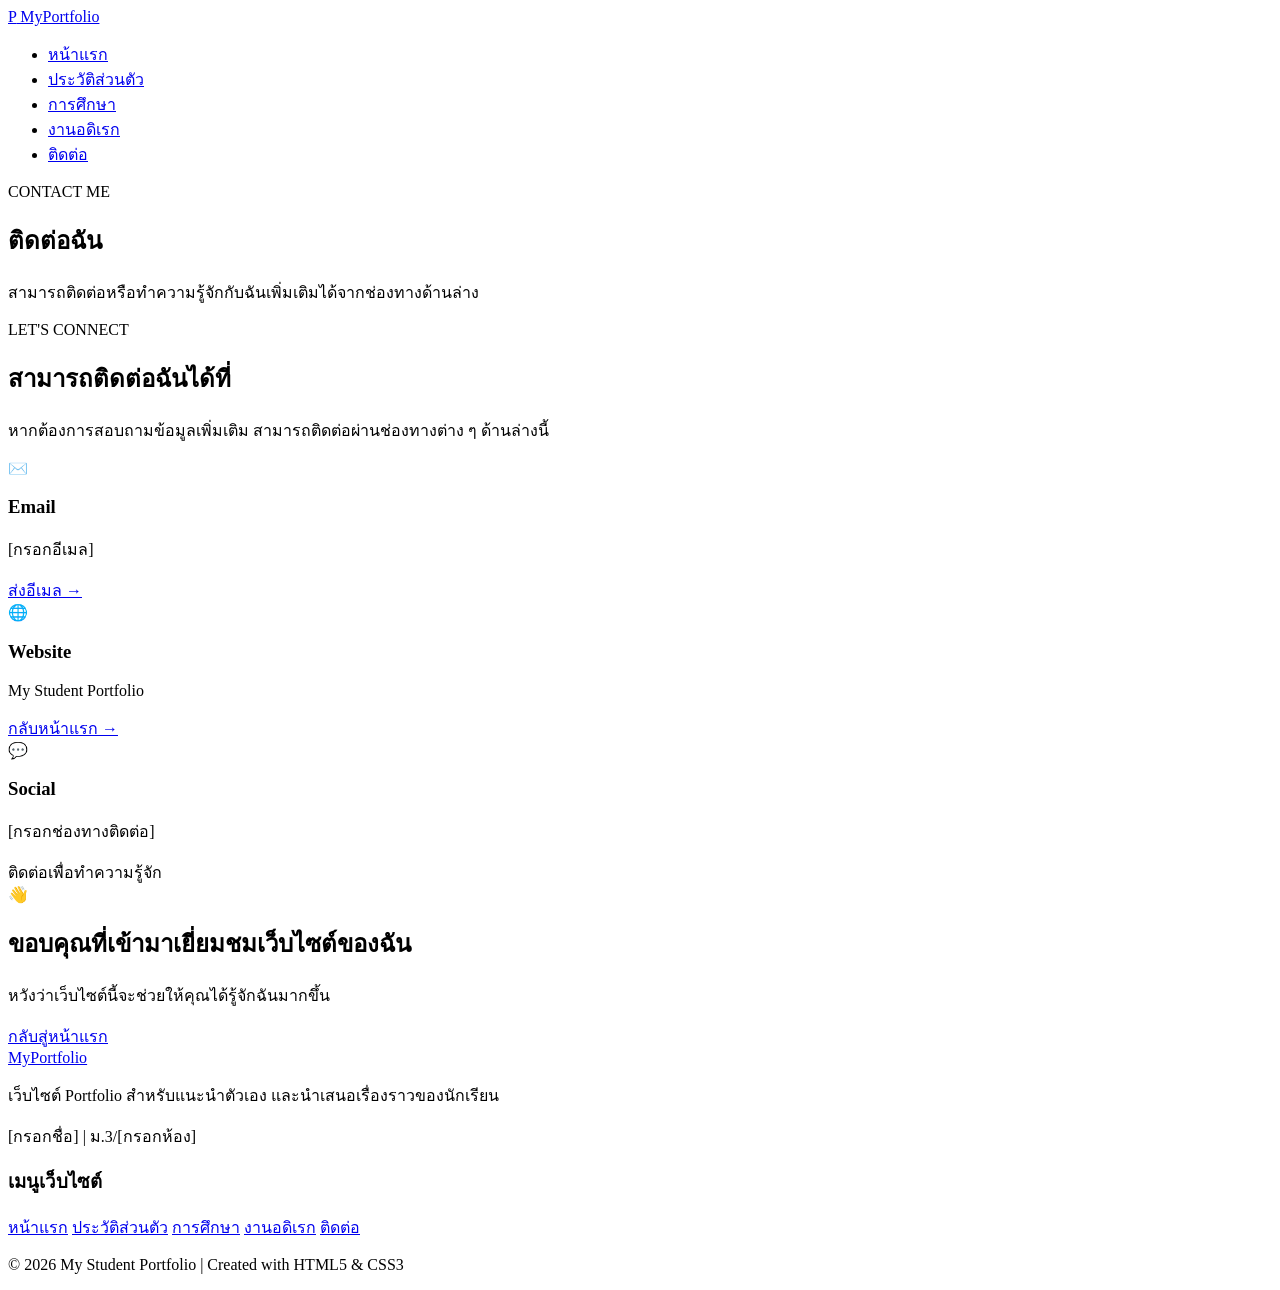
==== contact.html @ 1fb9e8a4 "Create contact.html" ====
<!DOCTYPE html>
<html lang="th">
<head>
    <meta charset="UTF-8">
    <meta name="viewport" content="width=device-width, initial-scale=1.0">

    <title>My Portfolio | ติดต่อ</title>

    <link rel="stylesheet" href="style.css">
</head>

<body>

    <!-- Navigation -->
    <header class="site-header">
        <nav class="navbar container">

            <a href="index.html" class="logo">
                <span class="logo-icon">P</span>
                MyPortfolio
            </a>

            <ul class="nav-menu">
                <li><a href="index.html">หน้าแรก</a></li>
                <li><a href="profile.html">ประวัติส่วนตัว</a></li>
                <li><a href="education.html">การศึกษา</a></li>
                <li><a href="hobby.html">งานอดิเรก</a></li>
                <li><a href="contact.html" class="active">ติดต่อ</a></li>
            </ul>

        </nav>
    </header>


    <main>

        <!-- Page Header -->
        <section class="page-header">

            <div class="container">

                <p class="section-label">CONTACT ME</p>

                <h1>ติดต่อฉัน</h1>

                <p>
                    สามารถติดต่อหรือทำความรู้จักกับฉันเพิ่มเติมได้จากช่องทางด้านล่าง
                </p>

            </div>

        </section>


        <!-- Contact Section -->
        <section class="section">

            <div class="container">

                <div class="contact-intro">

                    <div>

                        <p class="section-label">LET'S CONNECT</p>

                        <h2>สามารถติดต่อฉันได้ที่</h2>

                        <p>
                            หากต้องการสอบถามข้อมูลเพิ่มเติม
                            สามารถติดต่อผ่านช่องทางต่าง ๆ ด้านล่างนี้
                        </p>

                    </div>

                </div>


                <div class="contact-grid">

                    <!-- Email -->
                    <article class="contact-card">

                        <div class="contact-icon">✉️</div>

                        <h3>Email</h3>

                        <p>
                            [กรอกอีเมล]
                        </p>

                        <a href="mailto:example@email.com">
                            ส่งอีเมล →
                        </a>

                    </article>


                    <!-- Website -->
                    <article class="contact-card">

                        <div class="contact-icon">🌐</div>

                        <h3>Website</h3>

                        <p>
                            My Student Portfolio
                        </p>

                        <a href="index.html">
                            กลับหน้าแรก →
                        </a>

                    </article>


                    <!-- Social -->
                    <article class="contact-card">

                        <div class="contact-icon">💬</div>

                        <h3>Social</h3>

                        <p>
                            [กรอกช่องทางติดต่อ]
                        </p>

                        <span>
                            ติดต่อเพื่อทำความรู้จัก
                        </span>

                    </article>

                </div>

            </div>

        </section>


        <!-- Contact CTA -->
        <section class="contact-cta">

            <div class="container">

                <div class="contact-cta-content">

                    <div class="cta-profile-icon">
                        👋
                    </div>

                    <h2>
                        ขอบคุณที่เข้ามาเยี่ยมชมเว็บไซต์ของฉัน
                    </h2>

                    <p>
                        หวังว่าเว็บไซต์นี้จะช่วยให้คุณได้รู้จักฉันมากขึ้น
                    </p>

                    <a href="index.html" class="btn btn-white">
                        กลับสู่หน้าแรก
                    </a>

                </div>

            </div>

        </section>

    </main>


    <!-- Footer -->
    <footer class="site-footer">

        <div class="container footer-grid">

            <div class="footer-about">

                <a href="index.html" class="footer-logo">
                    MyPortfolio
                </a>

                <p>
                    เว็บไซต์ Portfolio สำหรับแนะนำตัวเอง
                    และนำเสนอเรื่องราวของนักเรียน
                </p>

                <p class="footer-student">
                    [กรอกชื่อ] | ม.3/[กรอกห้อง]
                </p>

            </div>


            <div class="footer-links">

                <h3>เมนูเว็บไซต์</h3>

                <a href="index.html">หน้าแรก</a>
                <a href="profile.html">ประวัติส่วนตัว</a>
                <a href="education.html">การศึกษา</a>
                <a href="hobby.html">งานอดิเรก</a>
                <a href="contact.html">ติดต่อ</a>

            </div>

        </div>


        <div class="footer-bottom">
            <p>
                © 2026 My Student Portfolio |
                Created with HTML5 & CSS3
            </p>
        </div>

    </footer>

</body>
</html>
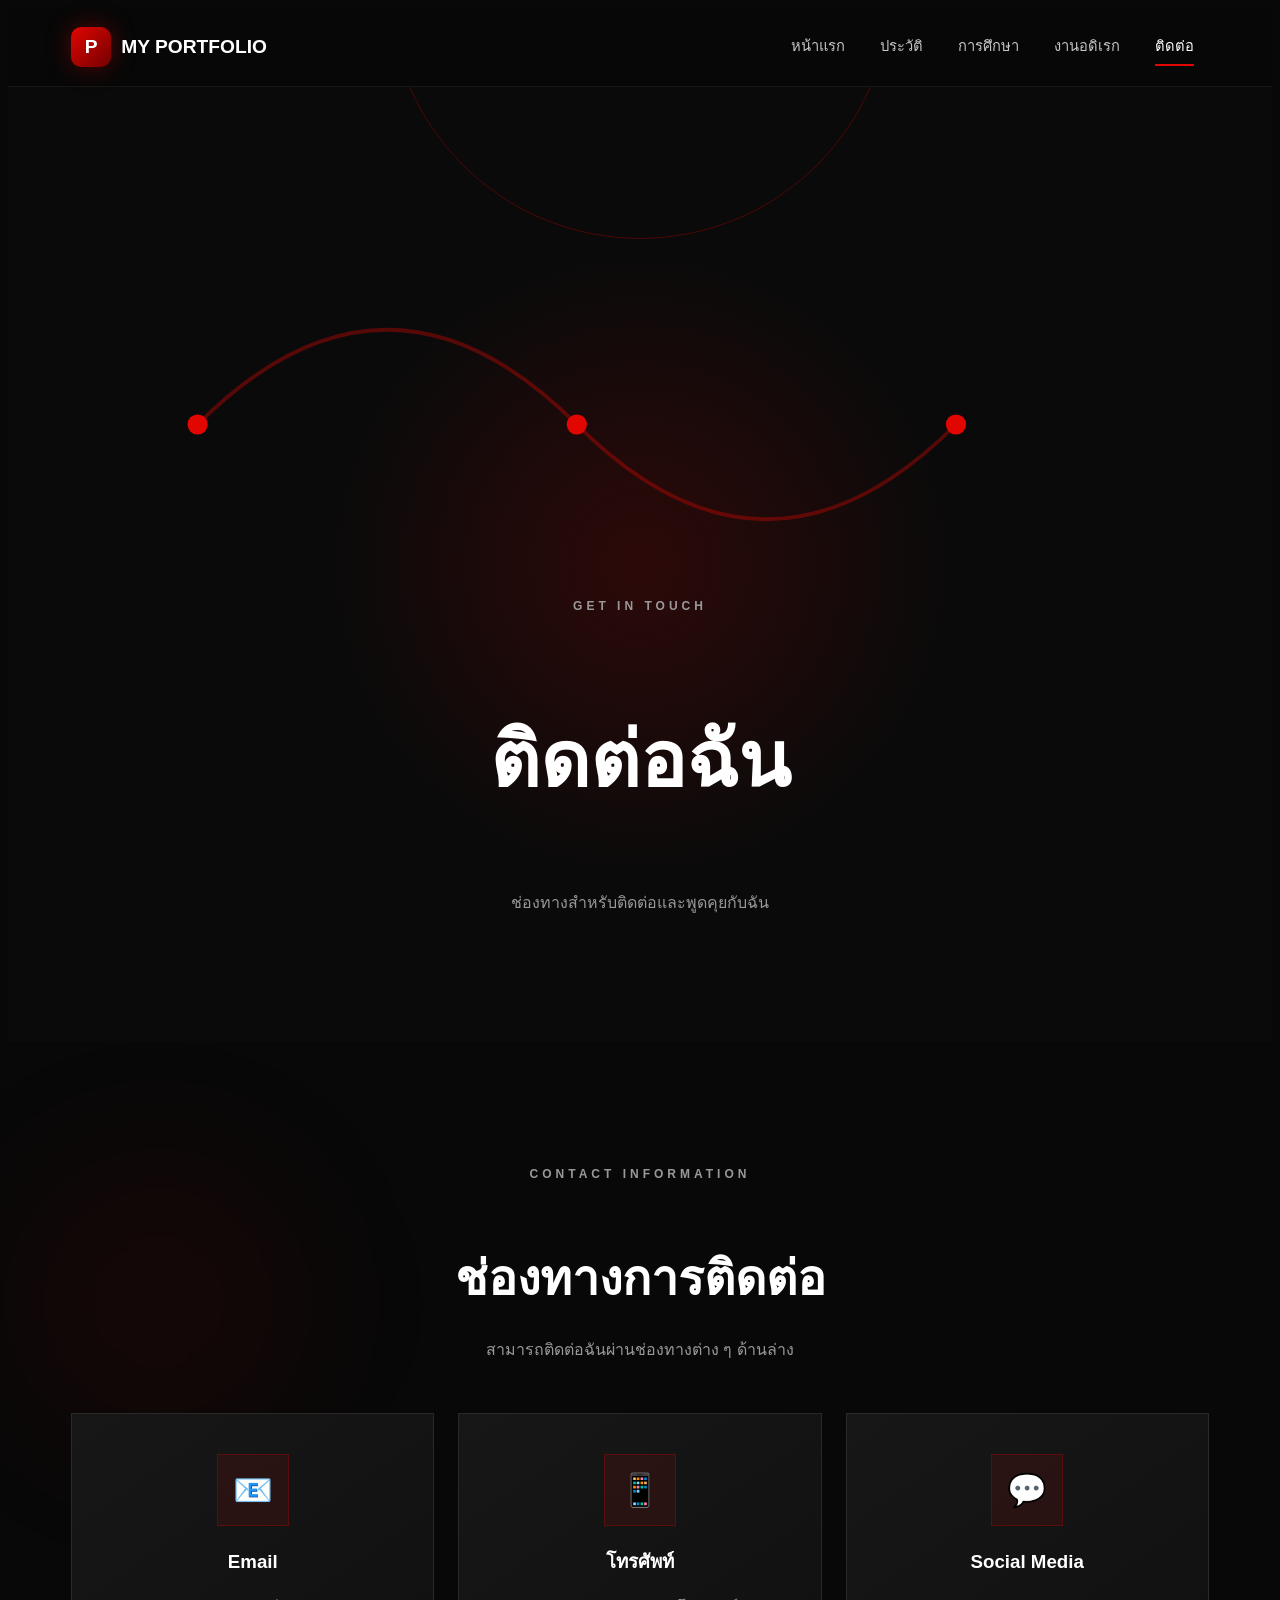
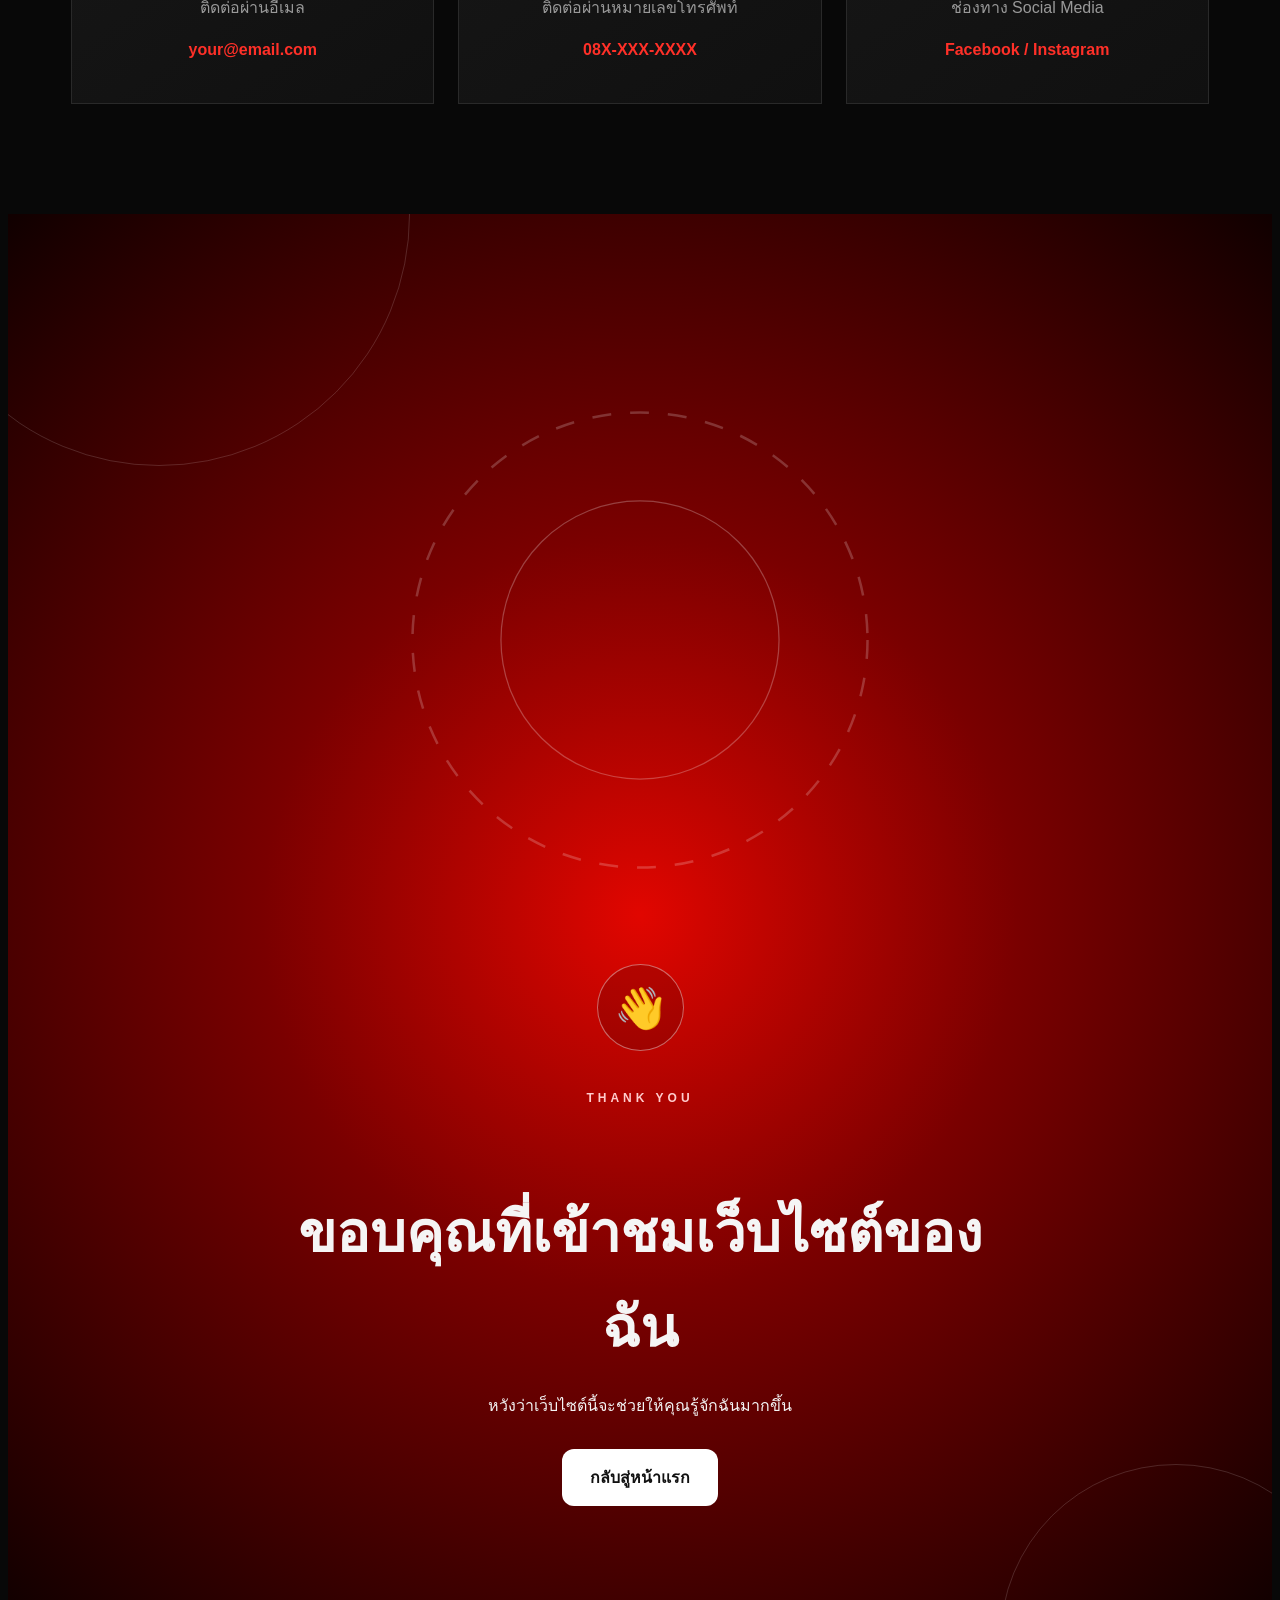
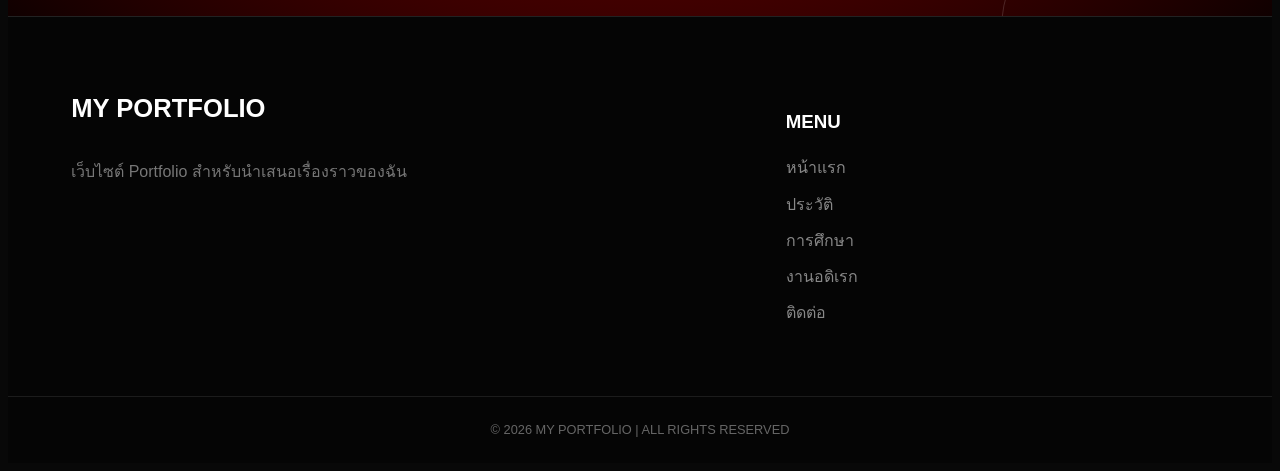
==== commit f7a32e06: "Update contact.html" ====
--- a/contact.html
+++ b/contact.html
@@ -3,48 +3,69 @@
 <head>
     <meta charset="UTF-8">
     <meta name="viewport" content="width=device-width, initial-scale=1.0">
-
-    <title>My Portfolio | ติดต่อ</title>
+    <title>ติดต่อ | My Portfolio</title>
 
     <link rel="stylesheet" href="style.css">
 </head>
 
 <body>
 
-    <!-- Navigation -->
     <header class="site-header">
+
         <nav class="navbar container">
 
             <a href="index.html" class="logo">
                 <span class="logo-icon">P</span>
-                MyPortfolio
+                MY PORTFOLIO
             </a>
 
             <ul class="nav-menu">
                 <li><a href="index.html">หน้าแรก</a></li>
-                <li><a href="profile.html">ประวัติส่วนตัว</a></li>
+                <li><a href="profile.html">ประวัติ</a></li>
                 <li><a href="education.html">การศึกษา</a></li>
                 <li><a href="hobby.html">งานอดิเรก</a></li>
                 <li><a href="contact.html" class="active">ติดต่อ</a></li>
             </ul>
 
         </nav>
+
     </header>
 
 
     <main>
 
-        <!-- Page Header -->
         <section class="page-header">
 
+            <!-- SVG -->
+            <svg
+                class="page-svg"
+                viewBox="0 0 1000 300"
+                xmlns="http://www.w3.org/2000/svg"
+                aria-hidden="true">
+
+                <path
+                    d="M150 180 Q300 30 450 180 T750 180"
+                    fill="none"
+                    stroke="#e10600"
+                    stroke-width="3"
+                    opacity="0.35"/>
+
+                <circle cx="150" cy="180" r="8" fill="#e10600"/>
+                <circle cx="450" cy="180" r="8" fill="#e10600"/>
+                <circle cx="750" cy="180" r="8" fill="#e10600"/>
+
+            </svg>
+
             <div class="container">
 
-                <p class="section-label">CONTACT ME</p>
+                <p class="section-label">
+                    GET IN TOUCH
+                </p>
 
                 <h1>ติดต่อฉัน</h1>
 
                 <p>
-                    สามารถติดต่อหรือทำความรู้จักกับฉันเพิ่มเติมได้จากช่องทางด้านล่าง
+                    ช่องทางสำหรับติดต่อและพูดคุยกับฉัน
                 </p>
 
             </div>
@@ -52,124 +73,143 @@
         </section>
 
 
-        <!-- Contact Section -->
         <section class="section">
 
             <div class="container">
 
                 <div class="contact-intro">
 
-                    <div>
-
-                        <p class="section-label">LET'S CONNECT</p>
-
-                        <h2>สามารถติดต่อฉันได้ที่</h2>
+                    <p class="section-label">
+                        CONTACT INFORMATION
+                    </p>
+
+                    <h2>ช่องทางการติดต่อ</h2>
+
+                    <p>
+                        สามารถติดต่อฉันผ่านช่องทางต่าง ๆ ด้านล่าง
+                    </p>
+
+                </div>
+
+
+                <div class="contact-grid">
+
+                    <div class="contact-card">
+
+                        <div class="contact-icon">📧</div>
+
+                        <h3>Email</h3>
 
                         <p>
-                            หากต้องการสอบถามข้อมูลเพิ่มเติม
-                            สามารถติดต่อผ่านช่องทางต่าง ๆ ด้านล่างนี้
+                            ติดต่อผ่านอีเมล
                         </p>
 
+                        <a href="mailto:your@email.com">
+                            your@email.com
+                        </a>
+
                     </div>
 
+
+                    <div class="contact-card">
+
+                        <div class="contact-icon">📱</div>
+
+                        <h3>โทรศัพท์</h3>
+
+                        <p>
+                            ติดต่อผ่านหมายเลขโทรศัพท์
+                        </p>
+
+                        <span>
+                            08X-XXX-XXXX
+                        </span>
+
+                    </div>
+
+
+                    <div class="contact-card">
+
+                        <div class="contact-icon">💬</div>
+
+                        <h3>Social Media</h3>
+
+                        <p>
+                            ช่องทาง Social Media
+                        </p>
+
+                        <span>
+                            Facebook / Instagram
+                        </span>
+
+                    </div>
+
                 </div>
 
-
-                <div class="contact-grid">
-
-                    <!-- Email -->
-                    <article class="contact-card">
-
-                        <div class="contact-icon">✉️</div>
-
-                        <h3>Email</h3>
-
-                        <p>
-                            [กรอกอีเมล]
-                        </p>
-
-                        <a href="mailto:example@email.com">
-                            ส่งอีเมล →
-                        </a>
-
-                    </article>
-
-
-                    <!-- Website -->
-                    <article class="contact-card">
-
-                        <div class="contact-icon">🌐</div>
-
-                        <h3>Website</h3>
-
-                        <p>
-                            My Student Portfolio
-                        </p>
-
-                        <a href="index.html">
-                            กลับหน้าแรก →
-                        </a>
-
-                    </article>
-
-
-                    <!-- Social -->
-                    <article class="contact-card">
-
-                        <div class="contact-icon">💬</div>
-
-                        <h3>Social</h3>
-
-                        <p>
-                            [กรอกช่องทางติดต่อ]
-                        </p>
-
-                        <span>
-                            ติดต่อเพื่อทำความรู้จัก
-                        </span>
-
-                    </article>
-
+            </div>
+
+        </section>
+
+
+        <section class="contact-cta">
+
+            <!-- SVG Decoration -->
+            <svg
+                class="contact-svg"
+                viewBox="0 0 1000 500"
+                xmlns="http://www.w3.org/2000/svg"
+                aria-hidden="true">
+
+                <circle
+                    cx="500"
+                    cy="250"
+                    r="180"
+                    fill="none"
+                    stroke="#ffffff"
+                    stroke-width="2"
+                    stroke-dasharray="15 15"
+                    opacity="0.2"/>
+
+                <circle
+                    cx="500"
+                    cy="250"
+                    r="110"
+                    fill="none"
+                    stroke="#ffffff"
+                    stroke-width="1"
+                    opacity="0.25"/>
+
+            </svg>
+
+            <div class="container contact-cta-content">
+
+                <div class="cta-profile-icon">
+                    👋
                 </div>
 
+                <p class="section-label light-label">
+                    THANK YOU
+                </p>
+
+                <h2>
+                    ขอบคุณที่เข้าชมเว็บไซต์ของฉัน
+                </h2>
+
+                <p>
+                    หวังว่าเว็บไซต์นี้จะช่วยให้คุณรู้จักฉันมากขึ้น
+                </p>
+
+                <a href="index.html" class="btn btn-white">
+                    กลับสู่หน้าแรก
+                </a>
+
             </div>
 
         </section>
 
-
-        <!-- Contact CTA -->
-        <section class="contact-cta">
-
-            <div class="container">
-
-                <div class="contact-cta-content">
-
-                    <div class="cta-profile-icon">
-                        👋
-                    </div>
-
-                    <h2>
-                        ขอบคุณที่เข้ามาเยี่ยมชมเว็บไซต์ของฉัน
-                    </h2>
-
-                    <p>
-                        หวังว่าเว็บไซต์นี้จะช่วยให้คุณได้รู้จักฉันมากขึ้น
-                    </p>
-
-                    <a href="index.html" class="btn btn-white">
-                        กลับสู่หน้าแรก
-                    </a>
-
-                </div>
-
-            </div>
-
-        </section>
-
     </main>
 
 
-    <!-- Footer -->
     <footer class="site-footer">
 
         <div class="container footer-grid">
@@ -177,16 +217,11 @@
             <div class="footer-about">
 
                 <a href="index.html" class="footer-logo">
-                    MyPortfolio
+                    MY PORTFOLIO
                 </a>
 
                 <p>
-                    เว็บไซต์ Portfolio สำหรับแนะนำตัวเอง
-                    และนำเสนอเรื่องราวของนักเรียน
-                </p>
-
-                <p class="footer-student">
-                    [กรอกชื่อ] | ม.3/[กรอกห้อง]
+                    เว็บไซต์ Portfolio สำหรับนำเสนอเรื่องราวของฉัน
                 </p>
 
             </div>
@@ -194,10 +229,10 @@
 
             <div class="footer-links">
 
-                <h3>เมนูเว็บไซต์</h3>
+                <h3>MENU</h3>
 
                 <a href="index.html">หน้าแรก</a>
-                <a href="profile.html">ประวัติส่วนตัว</a>
+                <a href="profile.html">ประวัติ</a>
                 <a href="education.html">การศึกษา</a>
                 <a href="hobby.html">งานอดิเรก</a>
                 <a href="contact.html">ติดต่อ</a>
@@ -208,10 +243,7 @@
 
 
         <div class="footer-bottom">
-            <p>
-                © 2026 My Student Portfolio |
-                Created with HTML5 & CSS3
-            </p>
+            © 2026 MY PORTFOLIO | ALL RIGHTS RESERVED
         </div>
 
     </footer>
--- a/style.css
+++ b/style.css
@@ -0,0 +1,1574 @@
+# style.css — Black & Red Creative Portfolio
+
+```css
+@import url("https://fonts.googleapis.com/css2?family=Kanit:wght@300;400;500;600;700;800&family=Poppins:wght@400;500;600;700;800&display=swap");
+
+/* ========================================
+   RESET
+======================================== */
+
+* {
+    margin: 0;
+    padding: 0;
+    box-sizing: border-box;
+}
+
+html {
+    scroll-behavior: smooth;
+}
+
+body {
+    font-family: "Kanit", sans-serif;
+    background: #080808;
+    color: #f5f5f5;
+    line-height: 1.7;
+    overflow-x: hidden;
+}
+
+a {
+    text-decoration: none;
+    color: inherit;
+}
+
+img {
+    max-width: 100%;
+    display: block;
+}
+
+ul {
+    list-style: none;
+}
+
+
+/* ========================================
+   COLOR VARIABLES
+======================================== */
+
+:root {
+    --black: #080808;
+    --black-light: #111111;
+    --dark-gray: #181818;
+    --gray: #252525;
+    --light-gray: #a0a0a0;
+
+    --red-dark: #7a0000;
+    --red-main: #e10600;
+    --red-bright: #ff3028;
+    --red-soft: #ff706b;
+
+    --white: #ffffff;
+
+    --shadow-red: 0 15px 40px rgba(225, 6, 0, 0.20);
+    --shadow-dark: 0 20px 50px rgba(0, 0, 0, 0.45);
+
+    --radius-sm: 14px;
+    --radius-md: 24px;
+    --radius-lg: 36px;
+}
+
+
+/* ========================================
+   GLOBAL ELEMENTS
+======================================== */
+
+.container {
+    width: min(1180px, 90%);
+    margin: auto;
+    position: relative;
+}
+
+.section {
+    position: relative;
+    padding: 110px 0;
+}
+
+.section::before {
+    content: "";
+    position: absolute;
+    width: 300px;
+    height: 300px;
+    border-radius: 50%;
+    background: rgba(225, 6, 0, 0.06);
+    filter: blur(70px);
+    pointer-events: none;
+}
+
+.section-heading {
+    margin-bottom: 55px;
+}
+
+.center-heading {
+    max-width: 750px;
+    margin-left: auto;
+    margin-right: auto;
+    text-align: center;
+}
+
+.section-label {
+    display: inline-block;
+    margin-bottom: 14px;
+    color: var(--red-bright);
+    font-family: "Poppins", sans-serif;
+    font-size: 0.75rem;
+    font-weight: 700;
+    letter-spacing: 4px;
+    text-transform: uppercase;
+}
+
+.section-heading h2 {
+    color: var(--white);
+    font-size: clamp(2.3rem, 5vw, 4rem);
+    line-height: 1.2;
+}
+
+.section-heading p:not(.section-label) {
+    margin-top: 15px;
+    color: var(--light-gray);
+}
+
+
+/* ========================================
+   NAVIGATION
+======================================== */
+
+.site-header {
+    position: sticky;
+    top: 0;
+    z-index: 1000;
+    background: rgba(8, 8, 8, 0.85);
+    backdrop-filter: blur(16px);
+    border-bottom: 1px solid rgba(255, 255, 255, 0.06);
+}
+
+.navbar {
+    min-height: 78px;
+    display: flex;
+    align-items: center;
+    justify-content: space-between;
+    gap: 30px;
+}
+
+.logo {
+    display: flex;
+    align-items: center;
+    gap: 10px;
+    font-family: "Poppins", sans-serif;
+    font-size: 1.2rem;
+    font-weight: 800;
+    color: var(--white);
+}
+
+.logo-icon {
+    width: 40px;
+    height: 40px;
+    display: grid;
+    place-items: center;
+    color: white;
+    background: linear-gradient(135deg, var(--red-main), #730000);
+    border-radius: 10px;
+    box-shadow: 0 0 25px rgba(225, 6, 0, 0.35);
+}
+
+.nav-menu {
+    display: flex;
+    align-items: center;
+    gap: 5px;
+}
+
+.nav-menu a {
+    position: relative;
+    display: block;
+    padding: 10px 15px;
+    color: #c5c5c5;
+    font-size: 0.92rem;
+    font-weight: 500;
+    transition: 0.3s;
+}
+
+.nav-menu a::after {
+    content: "";
+    position: absolute;
+    left: 15px;
+    bottom: 4px;
+    width: 0;
+    height: 2px;
+    background: var(--red-main);
+    transition: 0.3s;
+}
+
+.nav-menu a:hover,
+.nav-menu a.active {
+    color: white;
+}
+
+.nav-menu a:hover::after,
+.nav-menu a.active::after {
+    width: calc(100% - 30px);
+}
+
+
+/* ========================================
+   BUTTONS
+======================================== */
+
+.btn {
+    position: relative;
+    display: inline-flex;
+    align-items: center;
+    justify-content: center;
+    gap: 10px;
+    padding: 15px 28px;
+    border-radius: 12px;
+    font-weight: 600;
+    overflow: hidden;
+    transition: 0.35s;
+}
+
+.btn-primary {
+    background: linear-gradient(
+        135deg,
+        var(--red-main),
+        var(--red-dark)
+    );
+    color: white;
+    box-shadow: var(--shadow-red);
+}
+
+.btn-primary::before {
+    content: "";
+    position: absolute;
+    width: 30px;
+    height: 180%;
+    top: -40%;
+    left: -80px;
+    background: rgba(255, 255, 255, 0.35);
+    transform: rotate(25deg);
+    transition: 0.5s;
+}
+
+.btn-primary:hover::before {
+    left: 120%;
+}
+
+.btn-primary:hover {
+    transform: translateY(-5px);
+    box-shadow: 0 20px 45px rgba(225, 6, 0, 0.35);
+}
+
+.btn-secondary {
+    color: white;
+    background: transparent;
+    border: 1px solid #555;
+}
+
+.btn-secondary:hover {
+    border-color: var(--red-main);
+    background: rgba(225, 6, 0, 0.08);
+    transform: translateY(-5px);
+}
+
+.btn-white {
+    background: white;
+    color: #111;
+}
+
+.btn-white:hover {
+    transform: translateY(-5px);
+    box-shadow: 0 15px 35px rgba(0, 0, 0, 0.35);
+}
+
+
+/* ========================================
+   HERO
+======================================== */
+
+.hero {
+    position: relative;
+    min-height: calc(100vh - 78px);
+    display: flex;
+    align-items: center;
+    overflow: hidden;
+    background:
+        radial-gradient(circle at 80% 30%, rgba(225, 6, 0, 0.22), transparent 25%),
+        radial-gradient(circle at 15% 90%, rgba(225, 6, 0, 0.12), transparent 30%),
+        #080808;
+}
+
+.hero::before {
+    content: "";
+    position: absolute;
+    inset: 0;
+    opacity: 0.12;
+    background-image:
+        linear-gradient(#ffffff 1px, transparent 1px),
+        linear-gradient(90deg, #ffffff 1px, transparent 1px);
+    background-size: 55px 55px;
+    mask-image: linear-gradient(to bottom, black, transparent);
+}
+
+.hero::after {
+    content: "PORTFOLIO";
+    position: absolute;
+    right: -40px;
+    bottom: 30px;
+    color: rgba(255, 255, 255, 0.025);
+    font-family: "Poppins", sans-serif;
+    font-size: clamp(5rem, 14vw, 14rem);
+    font-weight: 800;
+    letter-spacing: 10px;
+    pointer-events: none;
+}
+
+.hero-content {
+    position: relative;
+    z-index: 2;
+    display: grid;
+    grid-template-columns: 1.05fr 0.95fr;
+    align-items: center;
+    gap: 70px;
+    padding: 90px 0;
+}
+
+.hero-text {
+    animation: fadeUp 0.9s ease;
+}
+
+.hero-small-title {
+    margin-bottom: 15px;
+    color: var(--red-bright);
+    font-family: "Poppins", sans-serif;
+    font-size: 0.8rem;
+    letter-spacing: 5px;
+}
+
+.hero h1 {
+    margin-bottom: 25px;
+    color: white;
+    font-size: clamp(3rem, 7vw, 6rem);
+    line-height: 1.05;
+}
+
+.hero h1 span {
+    color: var(--red-main);
+    text-shadow: 0 0 30px rgba(225, 6, 0, 0.3);
+}
+
+.hero-description {
+    max-width: 620px;
+    color: #b7b7b7;
+    font-size: 1.1rem;
+}
+
+.hero-quote {
+    margin-top: 22px;
+    padding-left: 18px;
+    border-left: 3px solid var(--red-main);
+    color: #dddddd;
+}
+
+.hero-buttons {
+    display: flex;
+    flex-wrap: wrap;
+    gap: 15px;
+    margin-top: 32px;
+}
+
+.hero-stats {
+    display: flex;
+    gap: 45px;
+    margin-top: 50px;
+}
+
+.stat-item {
+    position: relative;
+}
+
+.stat-item:not(:last-child)::after {
+    content: "";
+    position: absolute;
+    right: -23px;
+    top: 8px;
+    width: 1px;
+    height: 40px;
+    background: #333;
+}
+
+.stat-item strong {
+    display: block;
+    color: white;
+    font-family: "Poppins", sans-serif;
+    font-size: 1.8rem;
+}
+
+.stat-item span {
+    color: #888;
+    font-size: 0.8rem;
+}
+
+
+/* ========================================
+   HERO PROFILE
+======================================== */
+
+.hero-image-area {
+    position: relative;
+    display: flex;
+    justify-content: center;
+    animation: fadeIn 1.2s ease;
+}
+
+.profile-circle-decoration {
+    position: absolute;
+    width: 430px;
+    height: 430px;
+    border: 1px solid rgba(225, 6, 0, 0.35);
+    border-radius: 50%;
+    animation: rotateSlow 15s linear infinite;
+}
+
+.profile-circle-decoration::before,
+.profile-circle-decoration::after {
+    content: "";
+    position: absolute;
+    width: 14px;
+    height: 14px;
+    border-radius: 50%;
+    background: var(--red-main);
+    box-shadow: 0 0 25px var(--red-main);
+}
+
+.profile-circle-decoration::before {
+    top: 15%;
+    left: -5px;
+}
+
+.profile-circle-decoration::after {
+    right: 10%;
+    bottom: -5px;
+}
+
+.hero-profile-card {
+    position: relative;
+    z-index: 2;
+    width: min(100%, 430px);
+}
+
+.image-frame {
+    position: relative;
+    padding: 10px;
+    background: linear-gradient(
+        135deg,
+        var(--red-main),
+        #111,
+        var(--red-dark)
+    );
+    clip-path: polygon(
+        10% 0,
+        90% 0,
+        100% 10%,
+        100% 90%,
+        90% 100%,
+        10% 100%,
+        0 90%,
+        0 10%
+    );
+    box-shadow: 0 0 50px rgba(225, 6, 0, 0.2);
+    transition: 0.5s;
+}
+
+.image-frame:hover {
+    transform: scale(1.04);
+}
+
+.image-frame img {
+    width: 100%;
+    aspect-ratio: 1 / 1;
+    object-fit: cover;
+    filter: grayscale(20%);
+    transition: 0.5s;
+}
+
+.image-frame:hover img {
+    filter: grayscale(0%);
+    transform: scale(1.04);
+}
+
+.profile-floating-card {
+    position: absolute;
+    left: -30px;
+    bottom: 20px;
+    display: flex;
+    align-items: center;
+    gap: 12px;
+    padding: 14px 20px;
+    background: rgba(18, 18, 18, 0.9);
+    border: 1px solid rgba(255, 48, 40, 0.35);
+    backdrop-filter: blur(10px);
+    box-shadow: var(--shadow-dark);
+    animation: floating 3s ease-in-out infinite;
+}
+
+.floating-icon {
+    font-size: 1.8rem;
+}
+
+.profile-floating-card strong {
+    color: white;
+}
+
+.profile-floating-card p {
+    color: #999;
+    font-size: 0.78rem;
+}
+
+
+/* ========================================
+   HIGHLIGHT CARDS
+======================================== */
+
+.highlights-section {
+    background: #0d0d0d;
+}
+
+.highlight-grid {
+    display: grid;
+    grid-template-columns: repeat(3, 1fr);
+    gap: 25px;
+}
+
+.highlight-card {
+    position: relative;
+    padding: 35px 28px;
+    background: linear-gradient(145deg, #171717, #101010);
+    border: 1px solid #282828;
+    overflow: hidden;
+    transition: 0.4s;
+}
+
+.highlight-card::before {
+    content: "";
+    position: absolute;
+    top: 0;
+    left: 0;
+    width: 4px;
+    height: 0;
+    background: var(--red-main);
+    transition: 0.4s;
+}
+
+.highlight-card:hover::before {
+    height: 100%;
+}
+
+.highlight-card:hover {
+    transform: translateY(-10px);
+    border-color: rgba(225, 6, 0, 0.4);
+    box-shadow: var(--shadow-red);
+}
+
+.highlight-icon {
+    width: 60px;
+    height: 60px;
+    display: grid;
+    place-items: center;
+    margin-bottom: 20px;
+    background: rgba(225, 6, 0, 0.1);
+    border: 1px solid rgba(225, 6, 0, 0.25);
+    color: var(--red-bright);
+    font-size: 1.8rem;
+}
+
+.highlight-card h3 {
+    margin-bottom: 10px;
+    color: white;
+}
+
+.highlight-card p {
+    color: #999;
+    font-size: 0.92rem;
+}
+
+
+/* ========================================
+   CTA
+======================================== */
+
+.cta-section {
+    position: relative;
+    padding: 90px 0;
+    overflow: hidden;
+    background:
+        linear-gradient(
+            135deg,
+            #500000,
+            #b00000,
+            #e10600
+        );
+}
+
+.cta-section::after {
+    content: "";
+    position: absolute;
+    width: 400px;
+    height: 400px;
+    right: -100px;
+    top: -200px;
+    border: 1px solid rgba(255, 255, 255, 0.25);
+    border-radius: 50%;
+}
+
+.cta-content {
+    position: relative;
+    z-index: 2;
+    display: flex;
+    align-items: center;
+    justify-content: space-between;
+    gap: 40px;
+}
+
+.cta-content h2 {
+    margin-bottom: 12px;
+    font-size: clamp(2rem, 4vw, 3.2rem);
+}
+
+.light-label {
+    color: #ffcccc;
+}
+
+
+/* ========================================
+   PAGE HEADER
+======================================== */
+
+.page-header {
+    position: relative;
+    padding: 110px 0;
+    overflow: hidden;
+    text-align: center;
+    background:
+        radial-gradient(circle at center, rgba(225, 6, 0, 0.16), transparent 40%),
+        #0a0a0a;
+}
+
+.page-header::before {
+    content: "";
+    position: absolute;
+    width: 500px;
+    height: 500px;
+    top: -350px;
+    left: 50%;
+    transform: translateX(-50%);
+    border: 1px solid rgba(225, 6, 0, 0.3);
+    border-radius: 50%;
+}
+
+.page-header h1 {
+    position: relative;
+    color: white;
+    font-size: clamp(2.7rem, 6vw, 5rem);
+    z-index: 2;
+}
+
+.page-header p {
+    position: relative;
+    z-index: 2;
+    color: #999;
+}
+
+
+/* ========================================
+   PROFILE PAGE
+======================================== */
+
+.profile-layout {
+    display: grid;
+    grid-template-columns: 0.85fr 1.15fr;
+    align-items: center;
+    gap: 80px;
+}
+
+.profile-image-column {
+    position: relative;
+}
+
+.large-profile-frame {
+    position: relative;
+    padding: 10px;
+    background: linear-gradient(135deg, var(--red-main), #111);
+    clip-path: polygon(
+        0 8%,
+        8% 0,
+        92% 0,
+        100% 8%,
+        100% 92%,
+        92% 100%,
+        8% 100%,
+        0 92%
+    );
+}
+
+.large-profile-frame img {
+    width: 100%;
+    aspect-ratio: 4 / 5;
+    object-fit: cover;
+    filter: grayscale(30%);
+}
+
+.profile-badge {
+    position: absolute;
+    right: -20px;
+    bottom: 25px;
+    padding: 15px 22px;
+    background: var(--red-main);
+    color: white;
+    font-family: "Poppins", sans-serif;
+    font-weight: 600;
+    box-shadow: var(--shadow-red);
+}
+
+.profile-info-column h2 {
+    margin-bottom: 20px;
+    color: white;
+    font-size: clamp(2.2rem, 5vw, 4rem);
+    line-height: 1.2;
+}
+
+.profile-info-column h2 span {
+    color: var(--red-main);
+}
+
+.profile-intro {
+    margin-bottom: 30px;
+    color: #aaa;
+}
+
+.info-grid {
+    display: grid;
+    grid-template-columns: repeat(2, 1fr);
+    gap: 15px;
+}
+
+.info-box {
+    display: flex;
+    align-items: center;
+    gap: 14px;
+    padding: 20px;
+    background: #121212;
+    border: 1px solid #292929;
+    transition: 0.3s;
+}
+
+.info-box:hover {
+    border-color: var(--red-main);
+    transform: translateY(-5px);
+}
+
+.info-icon {
+    width: 48px;
+    height: 48px;
+    display: grid;
+    place-items: center;
+    background: rgba(225, 6, 0, 0.1);
+    border: 1px solid rgba(225, 6, 0, 0.2);
+}
+
+.info-box small {
+    display: block;
+    color: #777;
+}
+
+.info-box strong {
+    color: white;
+}
+
+.about-section {
+    background: #0e0e0e;
+}
+
+.about-grid {
+    display: grid;
+    grid-template-columns: 1fr 1fr;
+    gap: 70px;
+}
+
+.about-text h2 {
+    margin-bottom: 20px;
+    color: white;
+    font-size: 3rem;
+}
+
+.about-text p {
+    margin-bottom: 15px;
+    color: #aaa;
+}
+
+.text-link {
+    display: inline-block;
+    margin-top: 20px;
+    color: var(--red-bright);
+    font-weight: 600;
+    transition: 0.3s;
+}
+
+.text-link:hover {
+    transform: translateX(8px);
+}
+
+.about-features {
+    display: grid;
+    gap: 15px;
+}
+
+.feature-item {
+    display: flex;
+    gap: 20px;
+    padding: 22px;
+    background: #151515;
+    border: 1px solid #252525;
+    transition: 0.3s;
+}
+
+.feature-item:hover {
+    transform: translateX(10px);
+    border-color: rgba(225, 6, 0, 0.4);
+}
+
+.feature-number {
+    min-width: 50px;
+    height: 50px;
+    display: grid;
+    place-items: center;
+    background: var(--red-main);
+    color: white;
+    font-family: "Poppins", sans-serif;
+    font-weight: 700;
+}
+
+.feature-item h3 {
+    color: white;
+}
+
+.feature-item p {
+    color: #888;
+    font-size: 0.9rem;
+}
+
+
+/* ========================================
+   EDUCATION TIMELINE
+======================================== */
+
+.timeline {
+    position: relative;
+    max-width: 900px;
+    margin: auto;
+}
+
+.timeline::before {
+    content: "";
+    position: absolute;
+    left: 26px;
+    top: 20px;
+    bottom: 20px;
+    width: 2px;
+    background: linear-gradient(
+        transparent,
+        var(--red-main),
+        transparent
+    );
+    box-shadow: 0 0 12px rgba(225, 6, 0, 0.6);
+}
+
+.timeline-item {
+    position: relative;
+    display: grid;
+    grid-template-columns: 55px 1fr;
+    gap: 35px;
+    margin-bottom: 45px;
+}
+
+.timeline-dot {
+    position: relative;
+    z-index: 2;
+    width: 55px;
+    height: 55px;
+    display: grid;
+    place-items: center;
+    border-radius: 50%;
+    background: #111;
+    border: 2px solid var(--red-main);
+    color: var(--red-bright);
+    box-shadow: 0 0 25px rgba(225, 6, 0, 0.2);
+    font-family: "Poppins", sans-serif;
+    font-weight: 700;
+}
+
+.timeline-content {
+    position: relative;
+    padding: 28px;
+    background: linear-gradient(145deg, #161616, #101010);
+    border: 1px solid #292929;
+    transition: 0.35s;
+}
+
+.timeline-content::before {
+    content: "";
+    position: absolute;
+    left: 0;
+    top: 0;
+    width: 5px;
+    height: 100%;
+    background: var(--red-main);
+}
+
+.timeline-content:hover {
+    transform: translateX(8px);
+    border-color: rgba(225, 6, 0, 0.45);
+    box-shadow: var(--shadow-red);
+}
+
+.timeline-period {
+    color: var(--red-bright);
+    font-size: 0.82rem;
+    font-weight: 600;
+}
+
+.timeline-content h3 {
+    margin: 8px 0;
+    color: white;
+}
+
+.timeline-content p {
+    color: #999;
+}
+
+.timeline-item.current .timeline-dot {
+    background: var(--red-main);
+    color: white;
+}
+
+.education-highlight-section {
+    background: #101010;
+}
+
+.education-highlight-grid {
+    display: grid;
+    grid-template-columns: repeat(3, 1fr);
+    gap: 20px;
+}
+
+.education-highlight-card {
+    padding: 30px;
+    background: #171717;
+    border: 1px solid #292929;
+    transition: 0.3s;
+}
+
+.education-highlight-card:hover {
+    transform: translateY(-8px);
+    border-color: var(--red-main);
+}
+
+.education-highlight-card span {
+    display: block;
+    margin-bottom: 15px;
+    font-size: 2rem;
+}
+
+.education-highlight-card small {
+    display: block;
+    margin-bottom: 7px;
+    color: #777;
+}
+
+.education-highlight-card strong {
+    color: white;
+}
+
+.table-wrapper {
+    overflow-x: auto;
+    border: 1px solid #2b2b2b;
+}
+
+.education-table {
+    width: 100%;
+    min-width: 650px;
+    border-collapse: collapse;
+    background: #111;
+}
+
+.education-table th {
+    padding: 20px;
+    text-align: left;
+    background: var(--red-dark);
+    color: white;
+}
+
+.education-table td {
+    padding: 20px;
+    border-bottom: 1px solid #292929;
+    color: #aaa;
+}
+
+.education-table tbody tr {
+    transition: 0.3s;
+}
+
+.education-table tbody tr:hover {
+    background: rgba(225, 6, 0, 0.08);
+}
+
+
+/* ========================================
+   HOBBY PAGE
+======================================== */
+
+.hobby-grid {
+    display: grid;
+    grid-template-columns: repeat(3, 1fr);
+    gap: 24px;
+}
+
+.hobby-card {
+    position: relative;
+    min-height: 290px;
+    padding: 32px;
+    background:
+        linear-gradient(145deg, #191919, #0e0e0e);
+    border: 1px solid #292929;
+    overflow: hidden;
+    transition: 0.4s;
+}
+
+.hobby-card::before {
+    content: "";
+    position: absolute;
+    width: 160px;
+    height: 160px;
+    right: -80px;
+    bottom: -80px;
+    border-radius: 50%;
+    background: rgba(225, 6, 0, 0.08);
+    transition: 0.4s;
+}
+
+.hobby-card:hover::before {
+    transform: scale(2);
+}
+
+.hobby-card:hover {
+    transform: translateY(-12px);
+    border-color: var(--red-main);
+    box-shadow: var(--shadow-red);
+}
+
+.hobby-icon {
+    position: relative;
+    z-index: 2;
+    width: 70px;
+    height: 70px;
+    display: grid;
+    place-items: center;
+    margin-bottom: 22px;
+    background: rgba(225, 6, 0, 0.12);
+    border: 1px solid rgba(225, 6, 0, 0.25);
+    font-size: 2rem;
+    transition: 0.4s;
+}
+
+.hobby-card:hover .hobby-icon {
+    transform: rotate(-8deg) scale(1.1);
+}
+
+.hobby-card h2 {
+    position: relative;
+    z-index: 2;
+    margin-bottom: 10px;
+    color: white;
+}
+
+.hobby-card p {
+    position: relative;
+    z-index: 2;
+    color: #999;
+}
+
+.hobby-number {
+    position: absolute;
+    z-index: 2;
+    right: 25px;
+    bottom: 18px;
+    color: rgba(225, 6, 0, 0.35);
+    font-family: "Poppins", sans-serif;
+    font-size: 2.4rem;
+    font-weight: 800;
+}
+
+.favorite-hobby-section {
+    background: #0e0e0e;
+}
+
+.favorite-hobby-layout {
+    display: grid;
+    grid-template-columns: 1fr 1fr;
+    gap: 70px;
+    align-items: center;
+}
+
+.favorite-hobby-image {
+    position: relative;
+    padding: 8px;
+    background: linear-gradient(135deg, var(--red-main), transparent);
+}
+
+.favorite-hobby-image img {
+    width: 100%;
+    aspect-ratio: 16 / 10;
+    object-fit: cover;
+    filter: grayscale(40%);
+    transition: 0.5s;
+}
+
+.favorite-hobby-image:hover img {
+    filter: grayscale(0%);
+    transform: scale(1.03);
+}
+
+.favorite-hobby-text h2 {
+    margin-bottom: 15px;
+    color: white;
+    font-size: 3rem;
+    line-height: 1.2;
+}
+
+.favorite-hobby-text h3 {
+    margin-bottom: 15px;
+    color: var(--red-bright);
+}
+
+.favorite-hobby-text p {
+    margin-bottom: 25px;
+    color: #999;
+}
+
+
+/* ========================================
+   CONTACT
+======================================== */
+
+.contact-intro {
+    margin-bottom: 50px;
+    text-align: center;
+}
+
+.contact-intro h2 {
+    margin-bottom: 12px;
+    color: white;
+    font-size: 3rem;
+}
+
+.contact-intro p {
+    color: #999;
+}
+
+.contact-grid {
+    display: grid;
+    grid-template-columns: repeat(3, 1fr);
+    gap: 24px;
+}
+
+.contact-card {
+    padding: 40px 28px;
+    text-align: center;
+    background: linear-gradient(145deg, #171717, #101010);
+    border: 1px solid #292929;
+    transition: 0.35s;
+}
+
+.contact-card:hover {
+    transform: translateY(-10px);
+    border-color: var(--red-main);
+    box-shadow: var(--shadow-red);
+}
+
+.contact-icon {
+    width: 70px;
+    height: 70px;
+    display: grid;
+    place-items: center;
+    margin: 0 auto 20px;
+    background: rgba(225, 6, 0, 0.1);
+    border: 1px solid rgba(225, 6, 0, 0.25);
+    font-size: 2rem;
+}
+
+.contact-card h3 {
+    margin-bottom: 8px;
+    color: white;
+}
+
+.contact-card p {
+    margin-bottom: 15px;
+    color: #999;
+}
+
+.contact-card a,
+.contact-card span {
+    color: var(--red-bright);
+    font-weight: 600;
+}
+
+.contact-cta {
+    position: relative;
+    padding: 110px 0;
+    overflow: hidden;
+    background:
+        radial-gradient(circle at center, #e10600 0%, #7a0000 40%, #100000 100%);
+}
+
+.contact-cta::before,
+.contact-cta::after {
+    content: "";
+    position: absolute;
+    border-radius: 50%;
+    border: 1px solid rgba(255, 255, 255, 0.15);
+}
+
+.contact-cta::before {
+    width: 500px;
+    height: 500px;
+    top: -250px;
+    left: -100px;
+}
+
+.contact-cta::after {
+    width: 350px;
+    height: 350px;
+    bottom: -200px;
+    right: -80px;
+}
+
+.contact-cta-content {
+    position: relative;
+    z-index: 2;
+    max-width: 750px;
+    margin: auto;
+    text-align: center;
+}
+
+.cta-profile-icon {
+    width: 85px;
+    height: 85px;
+    display: grid;
+    place-items: center;
+    margin: 0 auto 25px;
+    border: 1px solid rgba(255, 255, 255, 0.4);
+    border-radius: 50%;
+    background: rgba(0, 0, 0, 0.15);
+    font-size: 2.5rem;
+}
+
+.contact-cta h2 {
+    margin-bottom: 15px;
+    font-size: clamp(2rem, 5vw, 3.5rem);
+}
+
+.contact-cta p {
+    margin-bottom: 30px;
+}
+
+
+/* ========================================
+   FOOTER
+======================================== */
+
+.site-footer {
+    background: #050505;
+    border-top: 1px solid #222;
+    color: white;
+}
+
+.footer-grid {
+    display: grid;
+    grid-template-columns: 1.5fr 1fr;
+    gap: 80px;
+    padding: 70px 0;
+}
+
+.footer-logo {
+    display: inline-block;
+    margin-bottom: 12px;
+    color: white;
+    font-family: "Poppins", sans-serif;
+    font-size: 1.6rem;
+    font-weight: 800;
+}
+
+.footer-about p {
+    max-width: 450px;
+    color: #777;
+}
+
+.footer-student {
+    margin-top: 15px;
+    color: var(--red-bright) !important;
+}
+
+.footer-links {
+    display: flex;
+    flex-direction: column;
+    gap: 9px;
+}
+
+.footer-links h3 {
+    margin-bottom: 8px;
+}
+
+.footer-links a {
+    color: #888;
+    transition: 0.3s;
+}
+
+.footer-links a:hover {
+    padding-left: 8px;
+    color: var(--red-bright);
+}
+
+.footer-bottom {
+    padding: 22px;
+    border-top: 1px solid #1c1c1c;
+    color: #666;
+    text-align: center;
+    font-size: 0.8rem;
+}
+
+
+/* ========================================
+   ANIMATION
+======================================== */
+
+@keyframes fadeUp {
+
+    from {
+        opacity: 0;
+        transform: translateY(35px);
+    }
+
+    to {
+        opacity: 1;
+        transform: translateY(0);
+    }
+
+}
+
+@keyframes fadeIn {
+
+    from {
+        opacity: 0;
+    }
+
+    to {
+        opacity: 1;
+    }
+
+}
+
+@keyframes floating {
+
+    0%,
+    100% {
+        transform: translateY(0);
+    }
+
+    50% {
+        transform: translateY(-12px);
+    }
+
+}
+
+@keyframes rotateSlow {
+
+    from {
+        transform: rotate(0deg);
+    }
+
+    to {
+        transform: rotate(360deg);
+    }
+
+}
+
+
+/* ========================================
+   TABLET
+======================================== */
+
+@media (max-width: 900px) {
+
+    .navbar {
+        flex-direction: column;
+        padding: 14px 0;
+    }
+
+    .nav-menu {
+        justify-content: center;
+        flex-wrap: wrap;
+    }
+
+    .hero {
+        min-height: auto;
+    }
+
+    .hero-content {
+        grid-template-columns: 1fr;
+        padding: 80px 0;
+        text-align: center;
+    }
+
+    .hero-description {
+        margin: auto;
+    }
+
+    .hero-quote {
+        text-align: left;
+    }
+
+    .hero-buttons,
+    .hero-stats {
+        justify-content: center;
+    }
+
+    .profile-layout,
+    .about-grid,
+    .favorite-hobby-layout {
+        grid-template-columns: 1fr;
+    }
+
+    .profile-image-column {
+        max-width: 500px;
+        margin: auto;
+    }
+
+    .highlight-grid,
+    .hobby-grid {
+        grid-template-columns: repeat(2, 1fr);
+    }
+
+    .education-highlight-grid,
+    .contact-grid {
+        grid-template-columns: 1fr;
+    }
+
+    .cta-content {
+        flex-direction: column;
+        text-align: center;
+    }
+
+}
+
+
+/* ========================================
+   MOBILE
+======================================== */
+
+@media (max-width: 600px) {
+
+    .container {
+        width: min(92%, 1180px);
+    }
+
+    .section {
+        padding: 75px 0;
+    }
+
+    .nav-menu {
+        width: 100%;
+        gap: 2px;
+    }
+
+    .nav-menu a {
+        padding: 7px 9px;
+        font-size: 0.74rem;
+    }
+
+    .hero-content {
+        padding: 65px 0;
+        gap: 45px;
+    }
+
+    .hero h1 {
+        font-size: 3rem;
+    }
+
+    .hero-stats {
+        gap: 25px;
+    }
+
+    .stat-item:not(:last-child)::after {
+        right: -13px;
+    }
+
+    .profile-circle-decoration {
+        width: 290px;
+        height: 290px;
+    }
+
+    .profile-floating-card {
+        left: 0;
+        bottom: -10px;
+        padding: 11px 14px;
+    }
+
+    .highlight-grid,
+    .hobby-grid,
+    .info-grid {
+        grid-template-columns: 1fr;
+    }
+
+    .page-header {
+        padding: 80px 0;
+    }
+
+    .profile-layout,
+    .about-grid,
+    .favorite-hobby-layout {
+        gap: 45px;
+    }
+
+    .profile-badge {
+        right: 0;
+    }
+
+    .section-heading h2,
+    .about-text h2,
+    .favorite-hobby-text h2,
+    .contact-intro h2 {
+        font-size: 2.2rem;
+    }
+
+    .timeline-item {
+        grid-template-columns: 45px 1fr;
+        gap: 18px;
+    }
+
+    .timeline::before {
+        left: 21px;
+    }
+
+    .timeline-dot {
+        width: 45px;
+        height: 45px;
+    }
+
+    .timeline-content {
+        padding: 20px;
+    }
+
+    .footer-grid {
+        grid-template-columns: 1fr;
+        gap: 35px;
+        padding: 50px 0;
+    }
+
+}
+```
